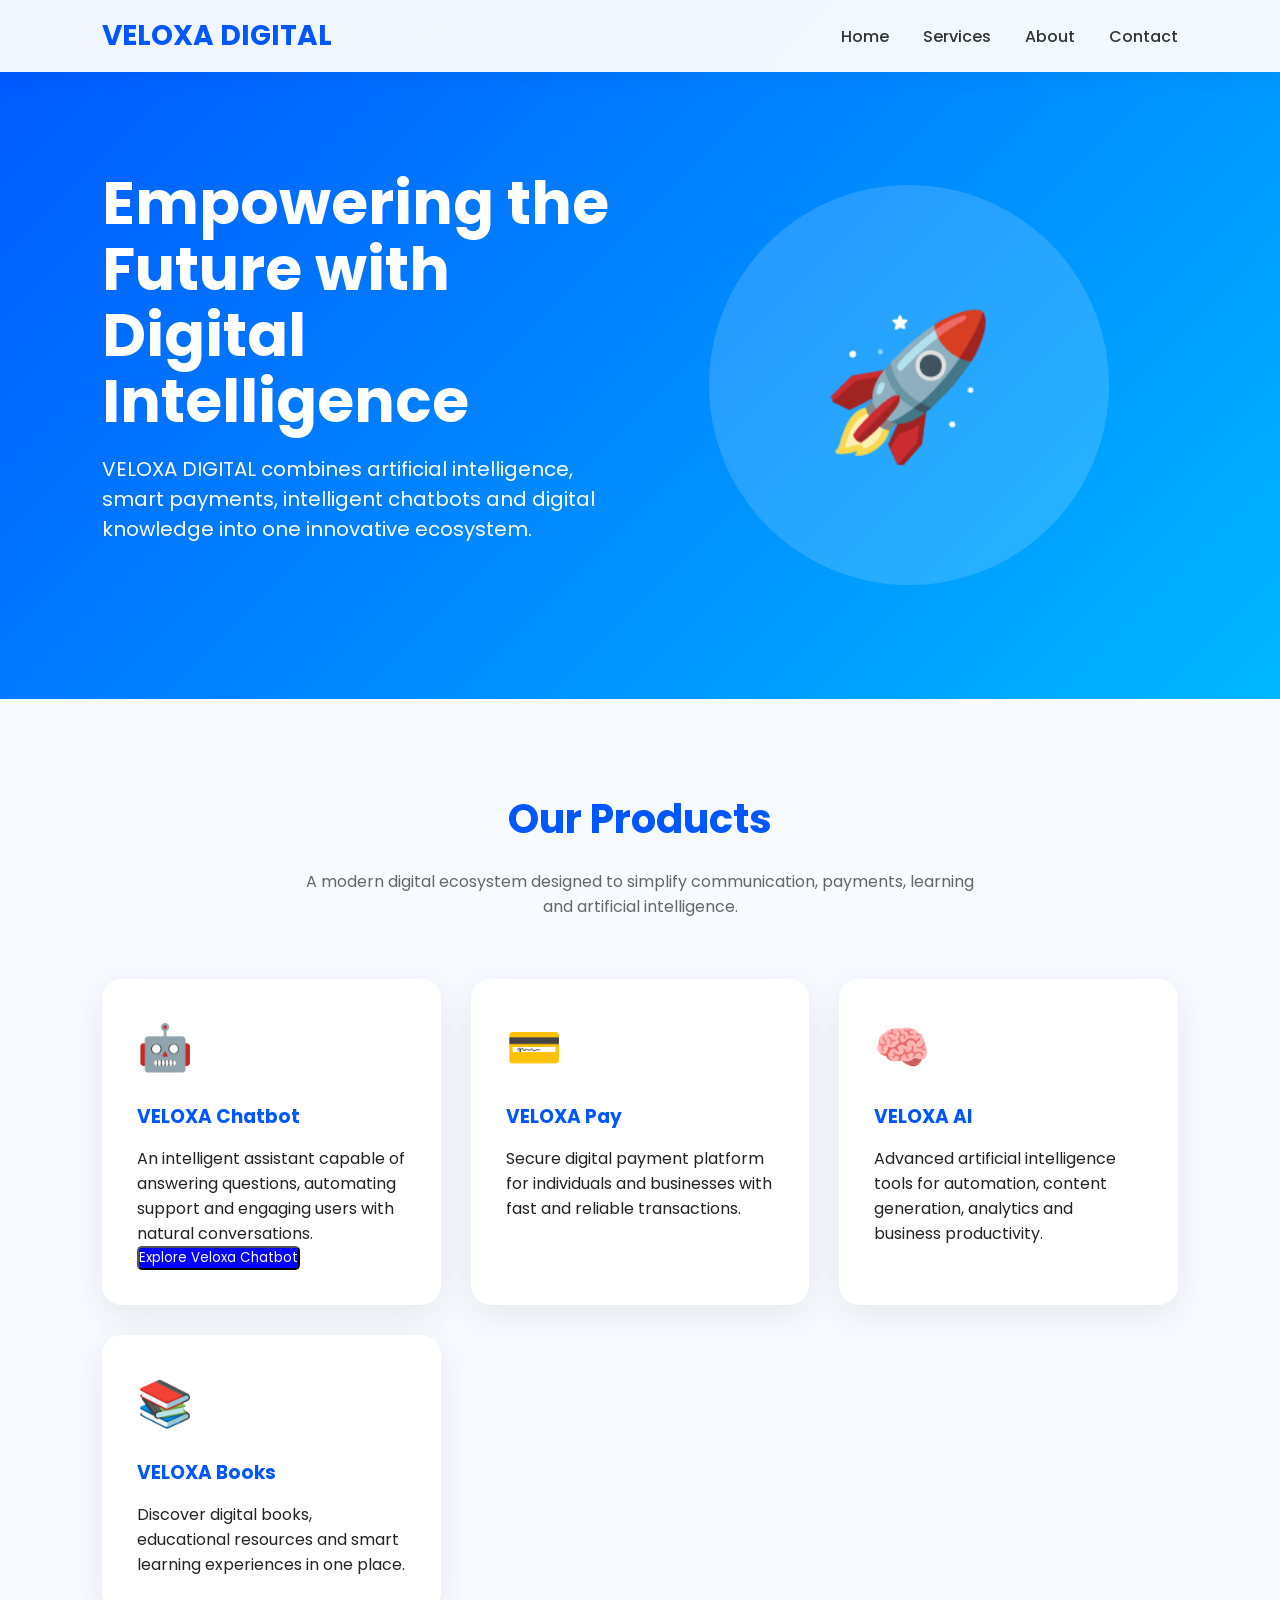
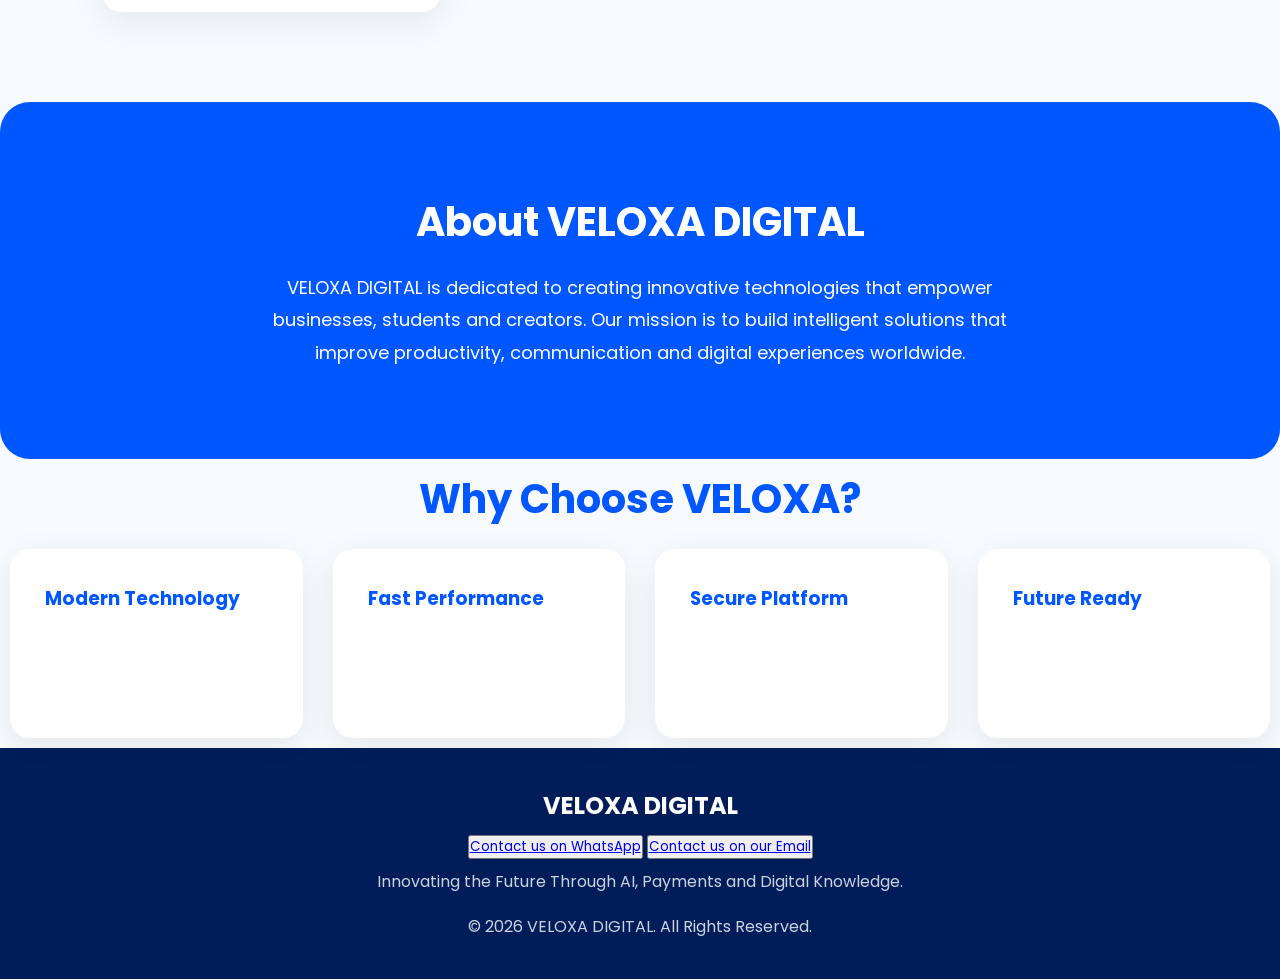
==== welcome.html @ 62aed120 "Fix typo in button text from 'Exlore' to 'Explore'" ====
<!DOCTYPE html>
<html lang="en">
<head>

<meta charset="UTF-8">
<meta name="viewport" content="width=device-width, initial-scale=1.0">

<title>VELOXA DIGITAL | AI, Payments, Chatbot & Books</title>

<meta name="description" content="VELOXA DIGITAL delivers intelligent AI solutions including VELOXA AI, VELOXA Chatbot, VELOXA Pay and VELOXA Books.">

<meta name="keywords" content="VELOXA, AI, chatbot, payments, books, digital platform">

<meta name="author" content="ISAREL MWEDZI">

<meta property="og:title" content="VELOXA DIGITAL">
<meta property="og:description" content="The future of AI and digital innovation.">
<meta property="og:type" content="website">

<link href="https://fonts.googleapis.com/css2?family=Poppins:wght@300;400;500;600;700&display=swap" rel="stylesheet">

<style>

*{
margin:0;
padding:0;
box-sizing:border-box;
font-family:'Poppins',sans-serif;
}

body{
background:#f7fbff;
color:#222;
overflow-x:hidden;
}

header{
position:fixed;
width:100%;
background:rgba(255,255,255,.95);
backdrop-filter:blur(10px);
padding:15px 8%;
display:flex;
justify-content:space-between;
align-items:center;
z-index:1000;
box-shadow:0 5px 20px rgba(0,0,0,.05);
}

.logo{
font-size:28px;
font-weight:700;
color:#0057ff;
}

nav a{
margin-left:30px;
text-decoration:none;
color:#333;
font-weight:500;
transition:.3s;
}

nav a:hover{
color:#0057ff;
}

.hero{
padding:170px 8% 100px;
display:flex;
flex-wrap:wrap;
align-items:center;
justify-content:space-between;
background:linear-gradient(135deg,#0057ff,#00b7ff);
color:white;
}

.hero-text{
flex:1;
min-width:320px;
}

.hero h1{
font-size:60px;
line-height:1.1;
margin-bottom:20px;
}

.hero p{
font-size:20px;
max-width:600px;
margin-bottom:30px;
}

.btn{
display:inline-block;
padding:15px 35px;
background:white;
color:#0057ff;
font-weight:600;
border-radius:40px;
text-decoration:none;
transition:.3s;
}

.btn:hover{
transform:translateY(-5px);
}

.hero-image{
flex:1;
display:flex;
justify-content:center;
min-width:320px;
}

.circle{
width:400px;
height:400px;
border-radius:50%;
background:rgba(255,255,255,.15);
display:flex;
justify-content:center;
align-items:center;
font-size:140px;
}

section{
padding:90px 8%;
}

.title{
text-align:center;
font-size:40px;
margin-bottom:20px;
color:#0057ff;
}

.subtitle{
text-align:center;
max-width:700px;
margin:auto;
margin-bottom:60px;
color:#666;
}

.grid{
display:grid;
grid-template-columns:repeat(auto-fit,minmax(260px,1fr));
gap:30px;
}

.card{
background:white;
padding:35px;
border-radius:20px;
box-shadow:0 10px 35px rgba(0,0,0,.08);
transition:.4s;
}

.card:hover{
transform:translateY(-10px);
}

.icon{
font-size:45px;
margin-bottom:20px;
}

.card h3{
margin-bottom:15px;
color:#0057ff;
}

.about{
background:#0057ff;
color:white;
text-align:center;
border-radius:30px;
}

.about p{
max-width:800px;
margin:auto;
font-size:18px;
line-height:1.8;
}

footer{
background:#001d5a;
color:white;
text-align:center;
padding:40px;
}

footer p{
opacity:.8;
}

@media(max-width:900px){

.hero{
text-align:center;
}

.hero h1{
font-size:42px;
}

.circle{
width:280px;
height:280px;
font-size:100px;
margin-top:50px;
}

nav{
display:none;
}

}

.fade{
opacity:0;
transform:translateY(40px);
transition:1s;
}

.fade.show{
opacity:1;
transform:translateY(0);
}
  #ai{
    background-color:blue;
  color:white;
    border-radius:5px;
    display:flex;
    
  }
  #contact{
    bacground-color:orange;
    padding:10px;
    border-radius:10px;
    color:white;
    
  }

</style>

</head>

<body>

<header>

<div class="logo">VELOXA DIGITAL</div>

<nav>
<a href="#">Home</a>
<a href="#services">Services</a>
<a href="#about">About</a>
<a href="#contact">Contact</a>
</nav>

</header>

<section class="hero">

<div class="hero-text">

<h1>Empowering the Future with Digital Intelligence</h1>

<p>VELOXA DIGITAL combines artificial intelligence, smart payments, intelligent chatbots and digital knowledge into one innovative ecosystem.</p><br/>
  
</div>

<div class="hero-image">

<div class="circle">🚀</div>

</div>

</section>

<section id="services">

<h2 class="title fade">Our Products</h2>

<p class="subtitle fade">
A modern digital ecosystem designed to simplify communication,
payments, learning and artificial intelligence.
</p>

<div class="grid">

<div class="card fade">
<div class="icon">🤖</div>
<h3>VELOXA Chatbot</h3>
<p>
An intelligent assistant capable of answering questions,
automating support and engaging users with natural conversations.<br/>
  <button id="ai" onclick="chat()">Explore Veloxa Chatbot</button>
</p>
</div>

<div class="card fade">
<div class="icon">💳</div>
<h3>VELOXA Pay</h3>
<p>
Secure digital payment platform for individuals and businesses with
fast and reliable transactions.
</p>
</div>

<div class="card fade">
<div class="icon">🧠</div>
<h3>VELOXA AI</h3>
<p>
Advanced artificial intelligence tools for automation,
content generation, analytics and business productivity.
  

</p>
</div>

<div class="card fade">
<div class="icon">📚</div>
<h3>VELOXA Books</h3>
<p>
Discover digital books, educational resources and smart learning
experiences in one place.
</p>
</div>

</div>

</section>

<section id="about" class="about fade">

<h2 class="title" style="color:white;">About VELOXA DIGITAL</h2>

<p>

VELOXA DIGITAL is dedicated to creating innovative technologies
that empower businesses, students and creators. Our mission is
to build intelligent solutions that improve productivity,
communication and digital experiences worldwide.

</p>

</section>

<section id="contact">

<h2 class="title fade">Why Choose VELOXA?</h2>

<div class="grid">

<div class="card fade">
<h3>Modern Technology</h3>
<p>Powered by the latest AI and cloud innovations.</p>
</div>

<div class="card fade">
<h3>Fast Performance</h3>
<p>Optimized for speed, responsiveness and reliability.</p>
</div>

<div class="card fade">
<h3>Secure Platform</h3>
<p>Built with security and privacy as top priorities.</p>
</div>

<div class="card fade">
<h3>Future Ready</h3>
<p>Designed to grow with emerging technologies.</p>
</div>

</div>

</section>

<footer>

<h2>VELOXA DIGITAL</h2>
  <div id="contact">
<button id="WhatsApp"><a href="https://wa.me/+263773623932">Contact us on WhatsApp</a></button>
<button id="email"><a href="mailto:israelmwedzi28@gmail.com">Contact us on our Email</a></button>
  </div>
  
<p>Innovating the Future Through AI, Payments and Digital Knowledge.</p>

<p style="margin-top:20px;">
© 2026 VELOXA DIGITAL. All Rights Reserved.
</p>

</footer>

<script>

const observer=new IntersectionObserver(entries=>{
entries.forEach(entry=>{
if(entry.isIntersecting){
entry.target.classList.add("show");
}
});
});

document.querySelectorAll(".fade").forEach(el=>{
observer.observe(el);
});
  function chat(){
    alert("chatbot under construction");
  }

</script>

</body>
</html>
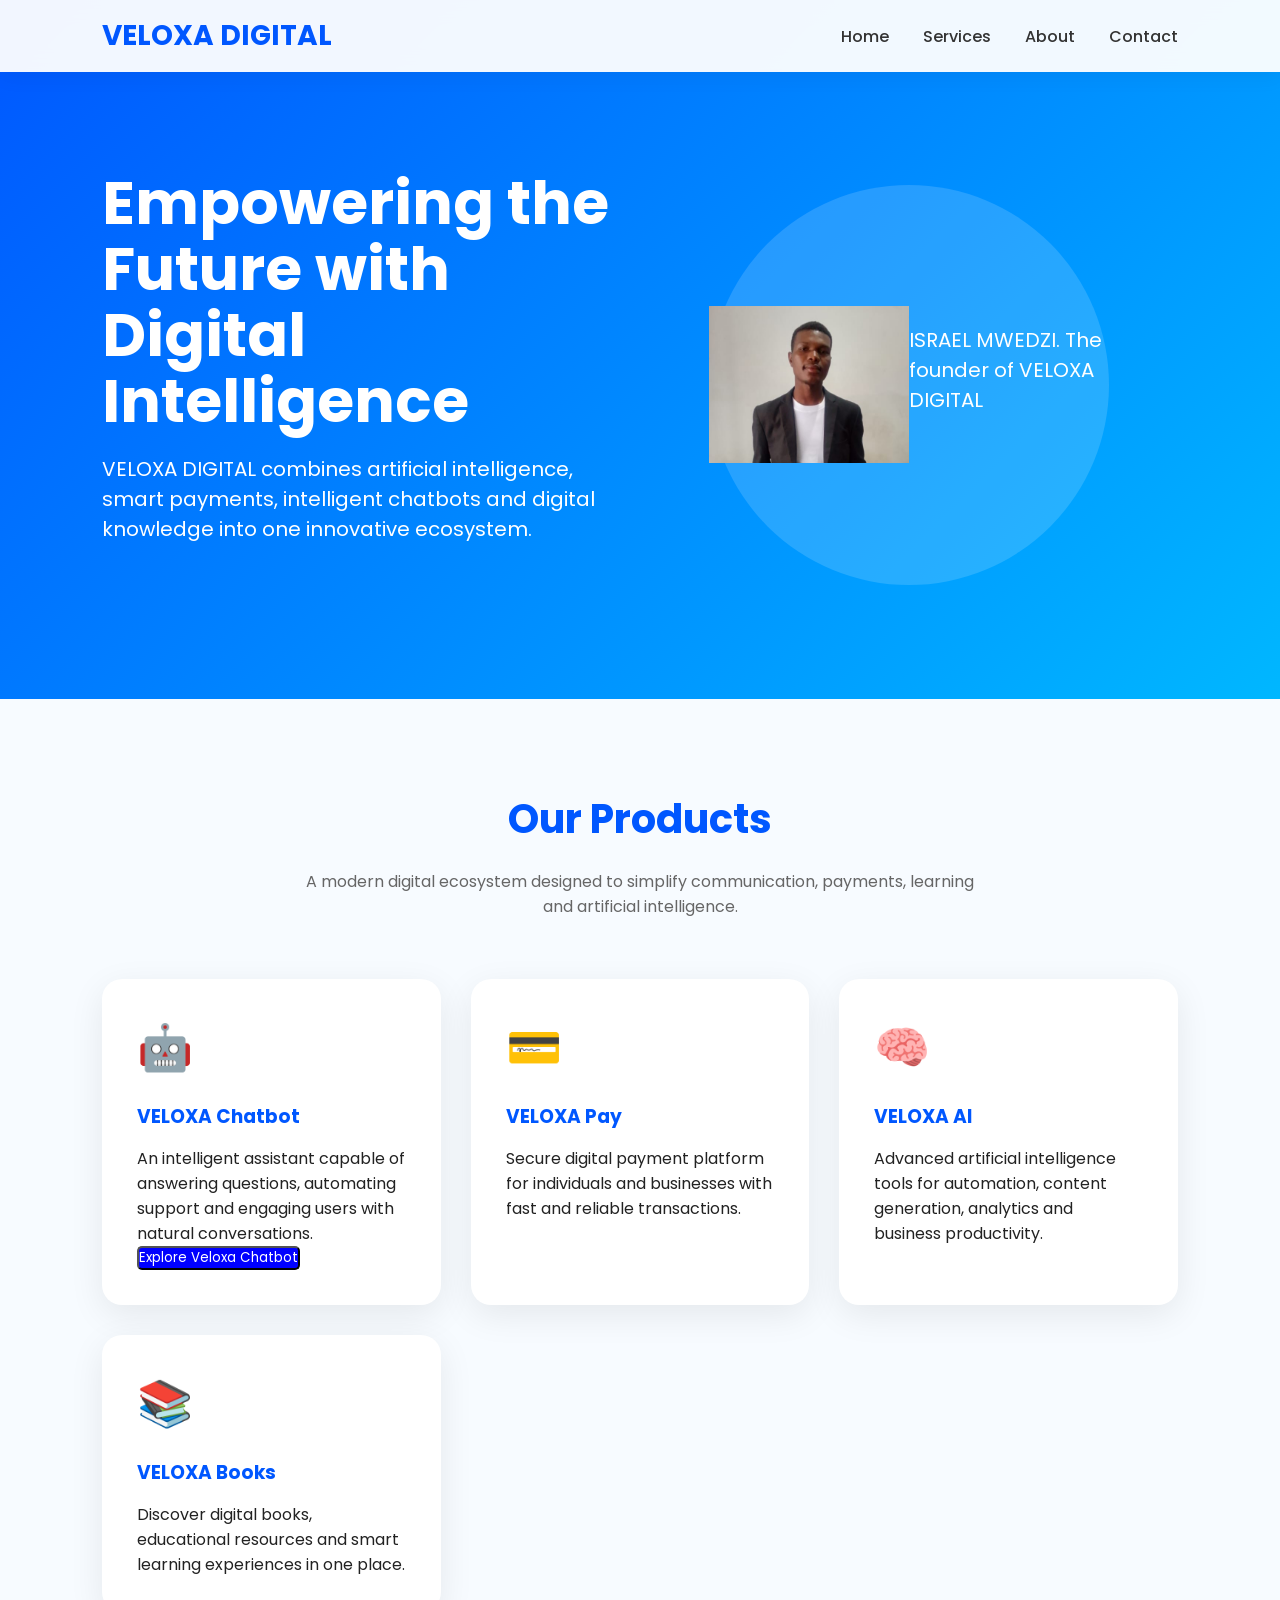
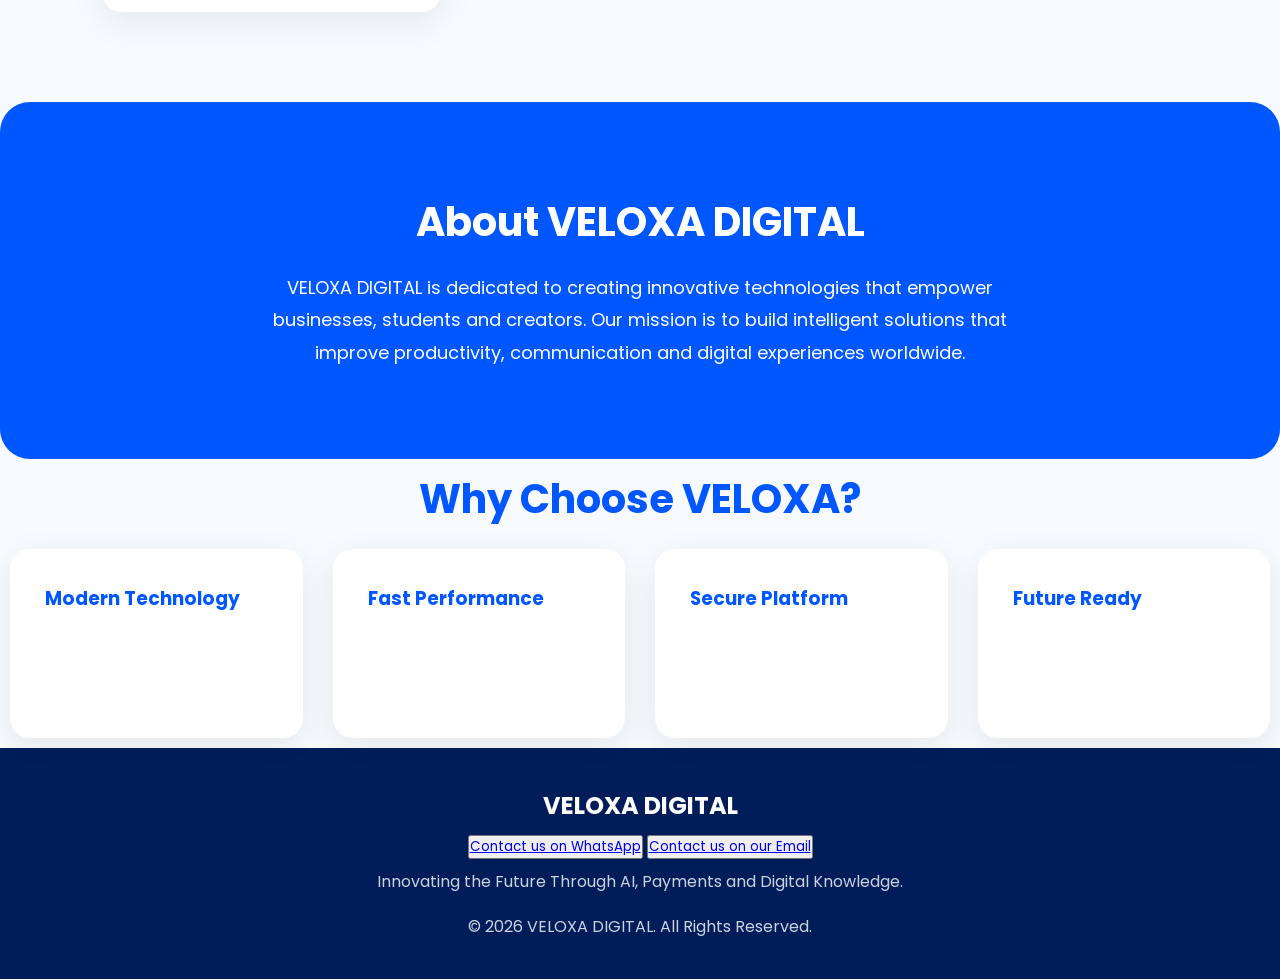
==== commit 0a90586d: "Update welcome.html" ====
--- a/welcome.html
+++ b/welcome.html
@@ -276,7 +276,8 @@
 
 <div class="hero-image">
 
-<div class="circle">🚀</div>
+<div class="circle"><img src="IMG-20260626-WA0041_1.jpg" alt="Israel Mwedzi" width="200"</div>
+  <p> ISRAEL MWEDZI. The founder of VELOXA DIGITAL</p>
 
 </div>
 
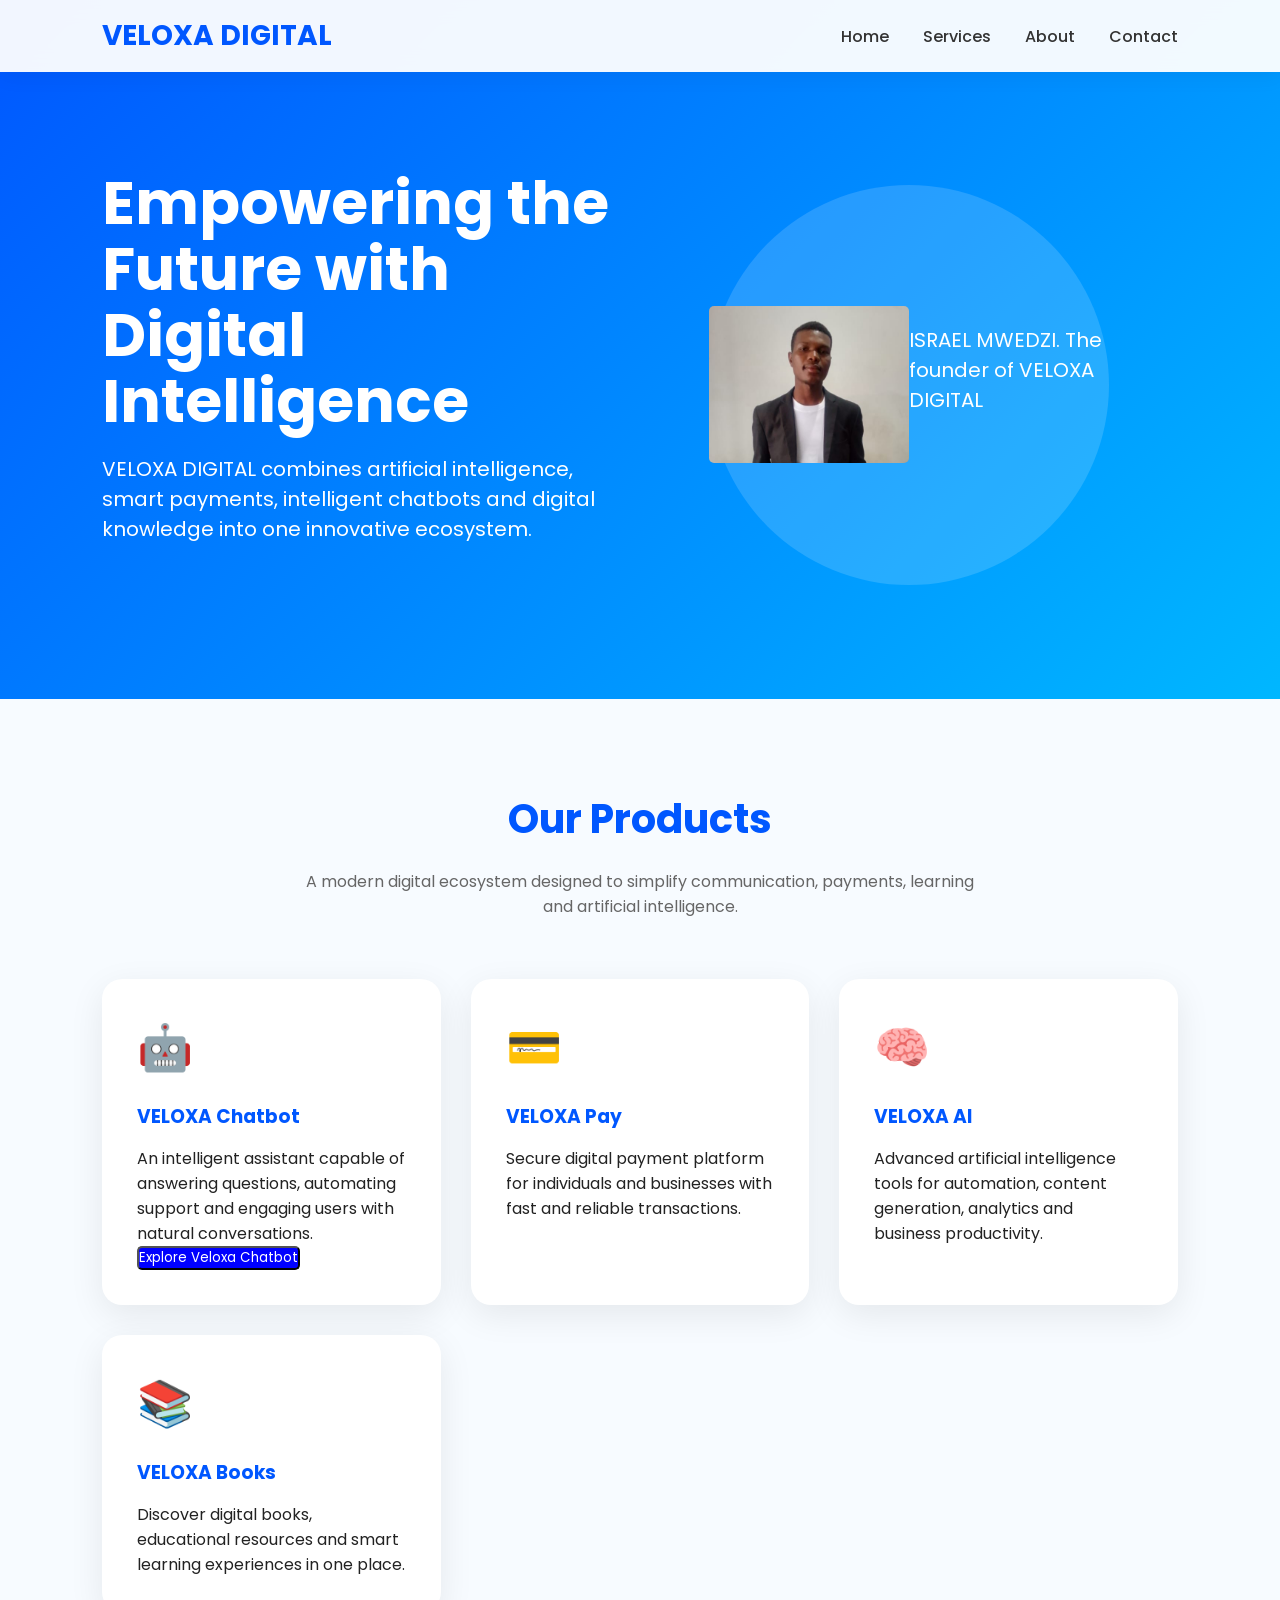
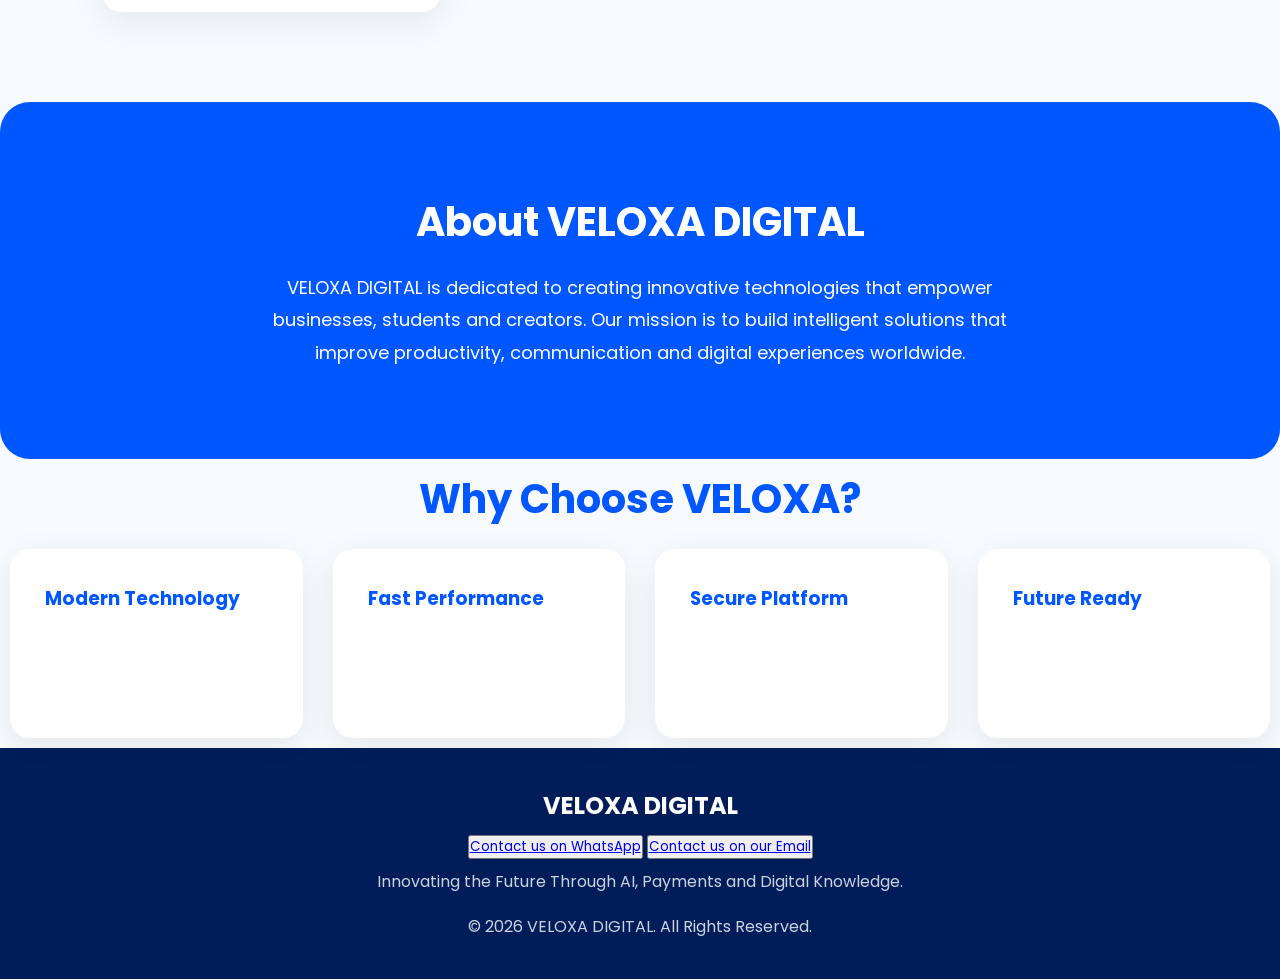
==== commit 442fc16b: "Update welcome.html" ====
--- a/welcome.html
+++ b/welcome.html
@@ -244,6 +244,11 @@
     color:white;
     
   }
+  #israel{
+    border-radius:5px;
+    display:flex;
+    
+  }
 
 </style>
 
@@ -276,7 +281,7 @@
 
 <div class="hero-image">
 
-<div class="circle"><img src="IMG-20260626-WA0041_1.jpg" alt="Israel Mwedzi" width="200"</div>
+<div class="circle"><img id="israel" src="IMG-20260626-WA0041_1.jpg" alt="Israel Mwedzi" width="200"</div><br/>
   <p> ISRAEL MWEDZI. The founder of VELOXA DIGITAL</p>
 
 </div>
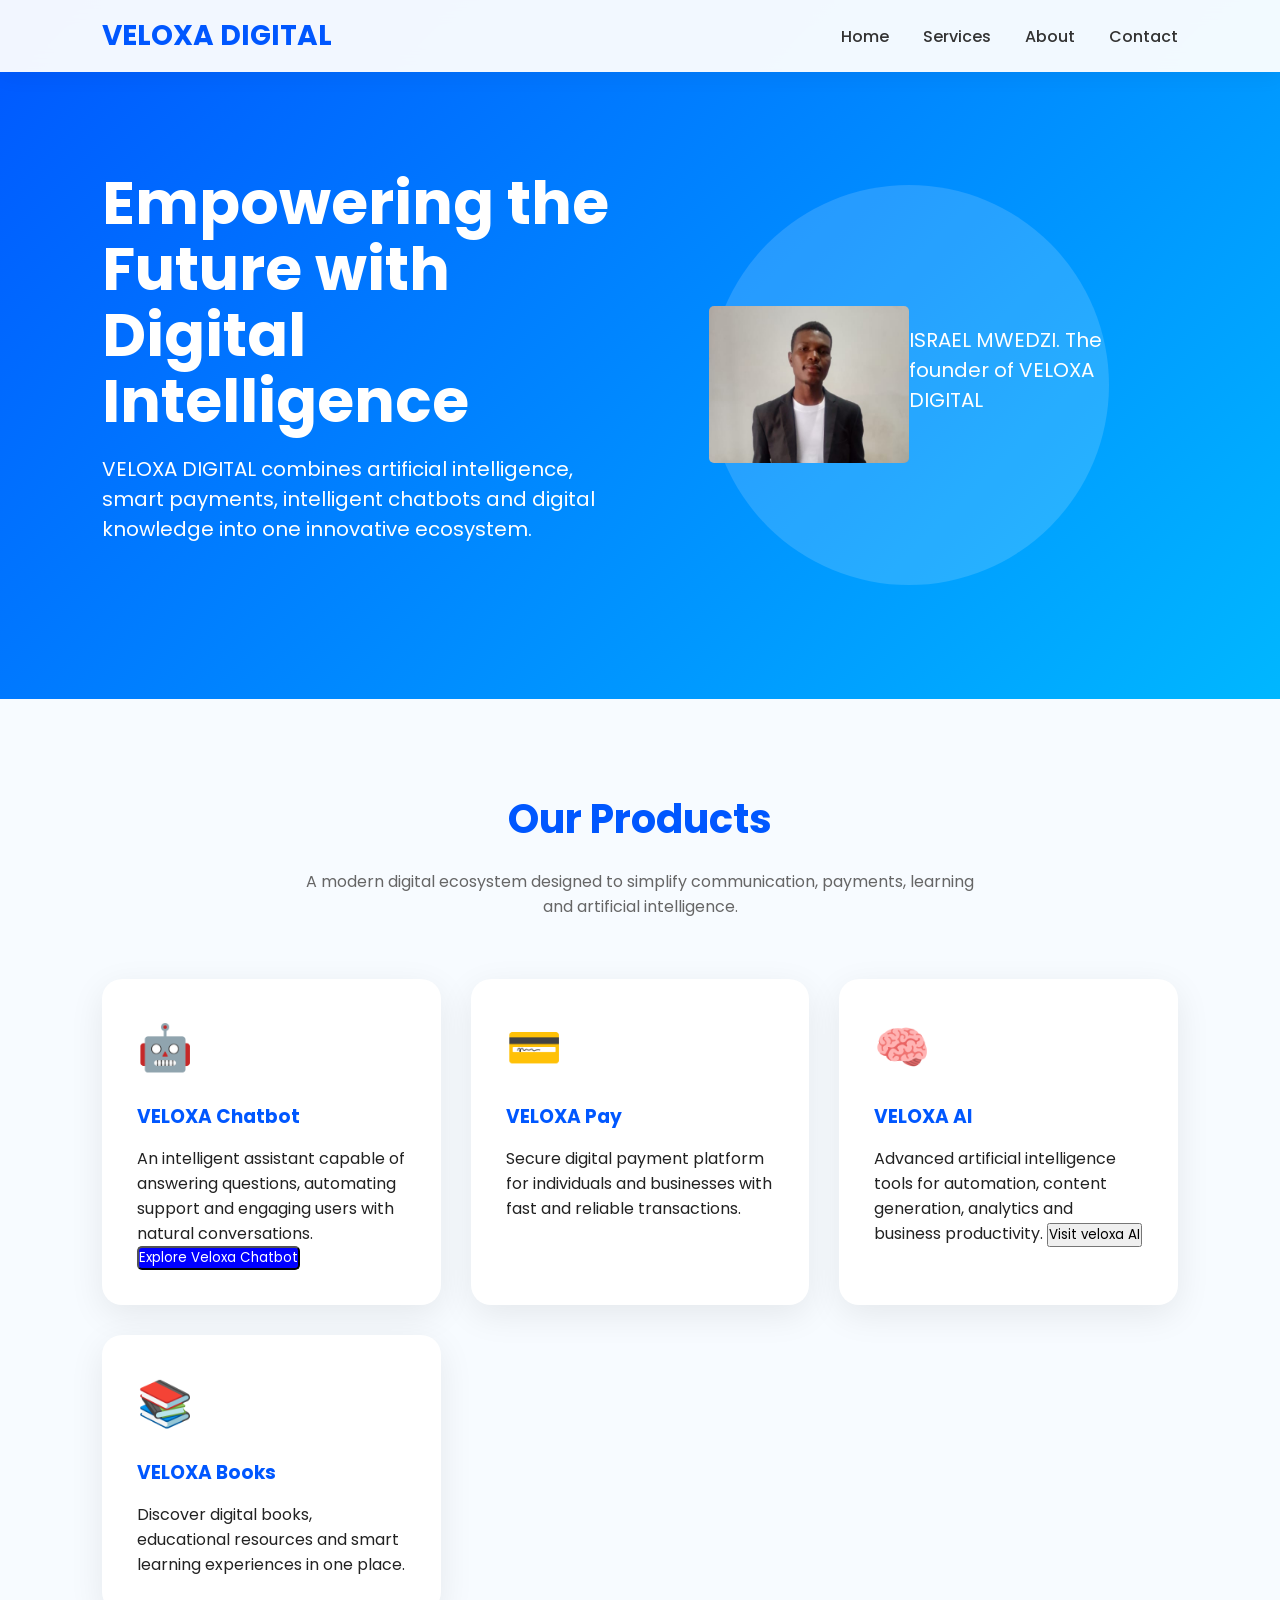
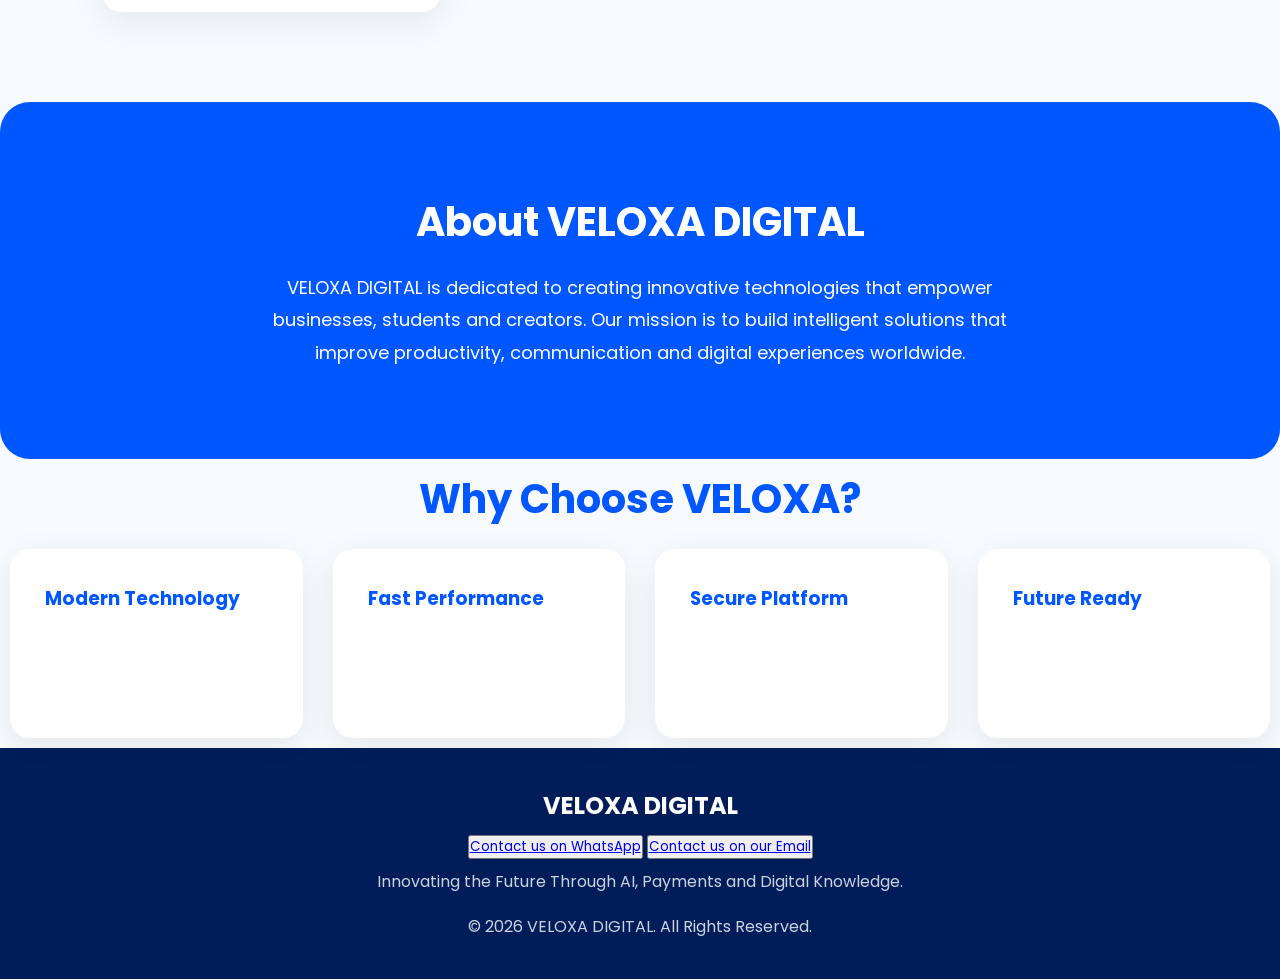
==== commit 53d59551: "Update welcome.html" ====
--- a/welcome.html
+++ b/welcome.html
@@ -324,7 +324,7 @@
 <p>
 Advanced artificial intelligence tools for automation,
 content generation, analytics and business productivity.
-  
+  <button onclick="ai()">Visit veloxa AI</button>
 
 </p>
 </div>
@@ -417,7 +417,10 @@
 observer.observe(el);
 });
   function chat(){
-    alert("chatbot under construction");
+    open("./chatbot.html");
+  }
+  function ai(){
+    open("./ai.html")
   }
 
 </script>
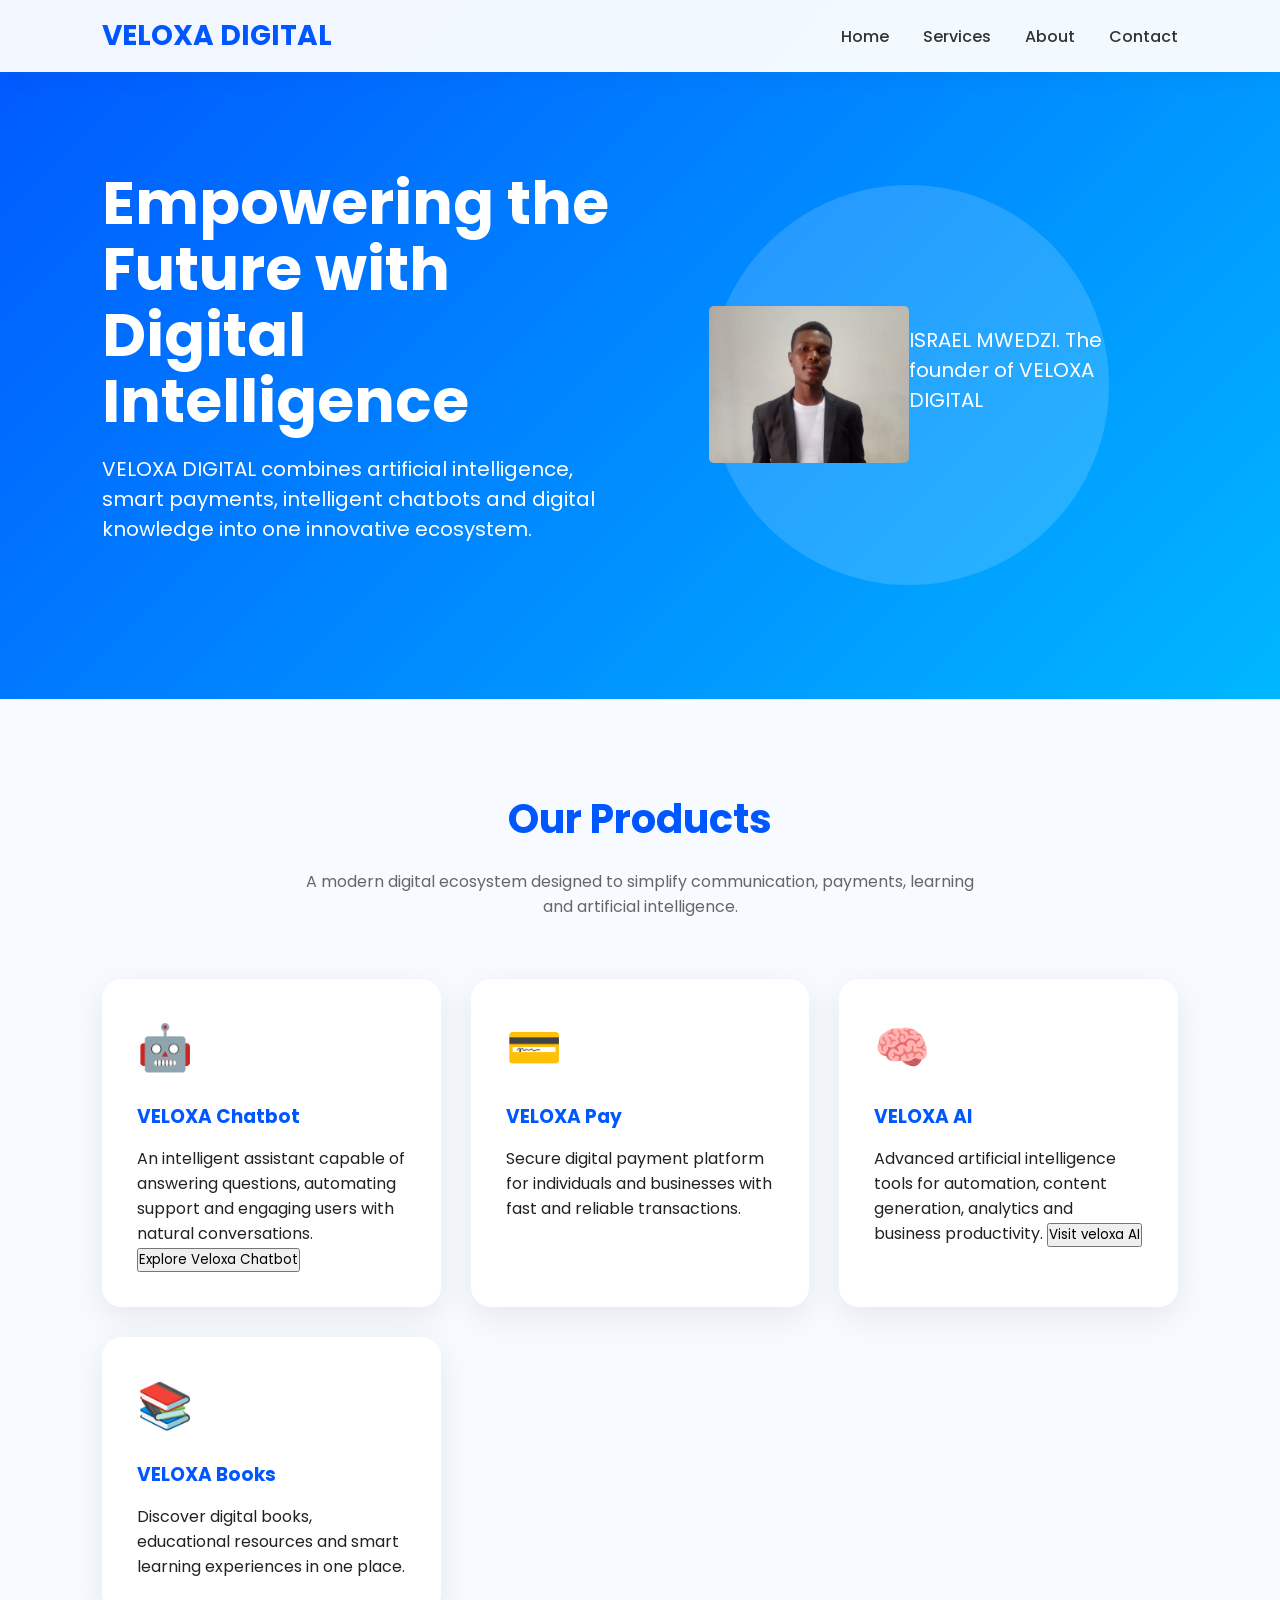
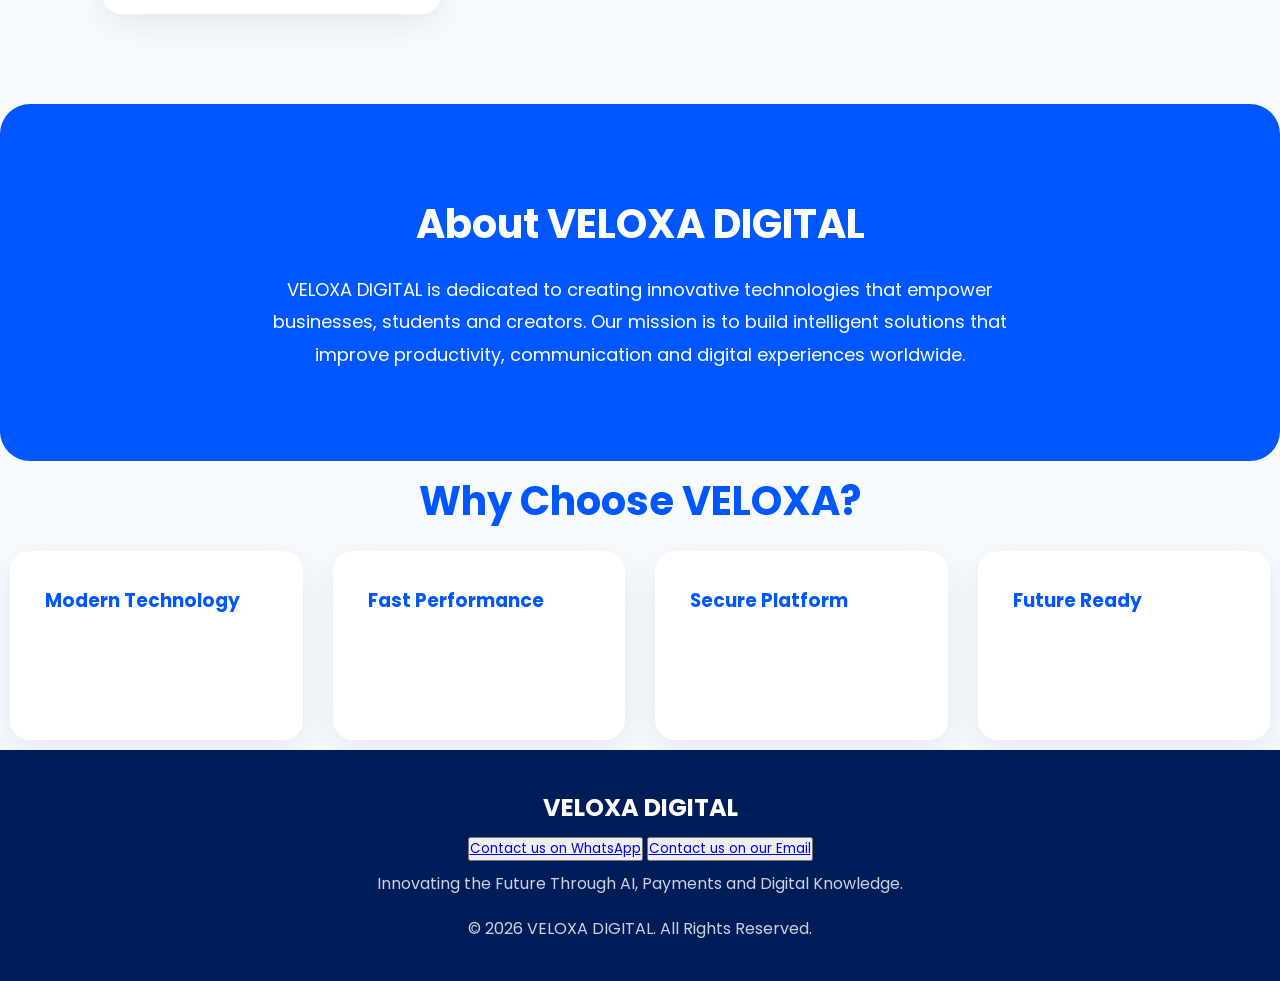
==== commit fd7c6c97: "Update welcome.html" ====
--- a/welcome.html
+++ b/welcome.html
@@ -250,6 +250,50 @@
     
   }
 
+.btn {
+    padding: 14px 32px;
+    font-size: 16px;
+    font-weight: bold;
+    color: white;
+    background: black;
+    border: 2px solid #008cff;
+    border-radius: 8px;
+    animation: blueBlackFlicker 1.5s infinite;
+}
+
+@keyframes blueBlackFlicker {
+    0%, 100% {
+        background: #000;
+        border-color: #008cff;
+        box-shadow: 0 0 5px #008cff;
+    }
+
+    20% {
+        background: #006eff;
+        box-shadow: 0 0 25px #006eff;
+    }
+
+    25% {
+        background: #000;
+        box-shadow: 0 0 3px #008cff;
+    }
+
+    50% {
+        background: #006eff;
+        box-shadow: 0 0 35px #006eff;
+    }
+
+    55% {
+        background: #000;
+        box-shadow: 0 0 5px #008cff;
+    }
+
+    80% {
+        background: #008cff;
+        box-shadow: 0 0 30px #008cff;
+    }
+}
+
 </style>
 
 </head>
@@ -305,7 +349,7 @@
 <p>
 An intelligent assistant capable of answering questions,
 automating support and engaging users with natural conversations.<br/>
-  <button id="ai" onclick="chat()">Explore Veloxa Chatbot</button>
+  <button id="btn" onclick="chat()">Explore Veloxa Chatbot</button>
 </p>
 </div>
 
@@ -324,7 +368,7 @@
 <p>
 Advanced artificial intelligence tools for automation,
 content generation, analytics and business productivity.
-  <button onclick="ai()">Visit veloxa AI</button>
+  <button id="btn"  onclick="ai()">Visit veloxa AI</button>
 
 </p>
 </div>
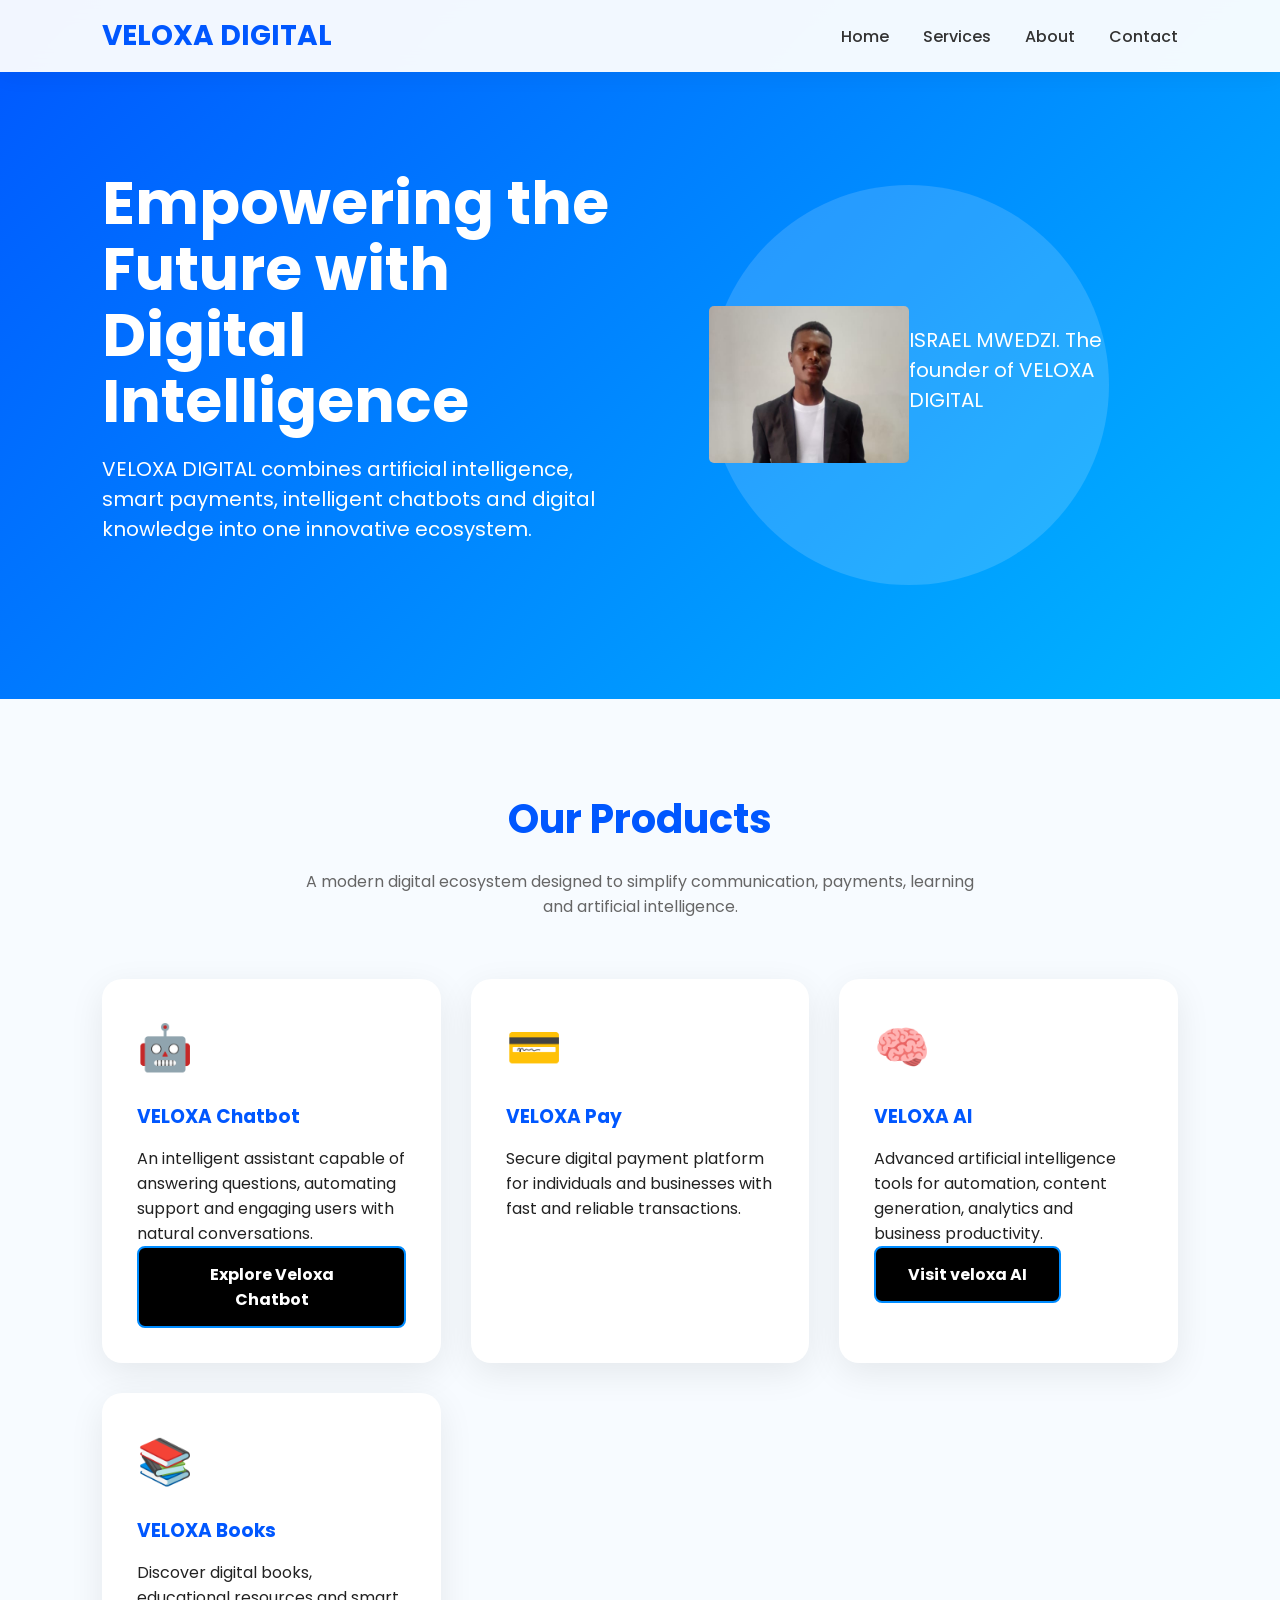
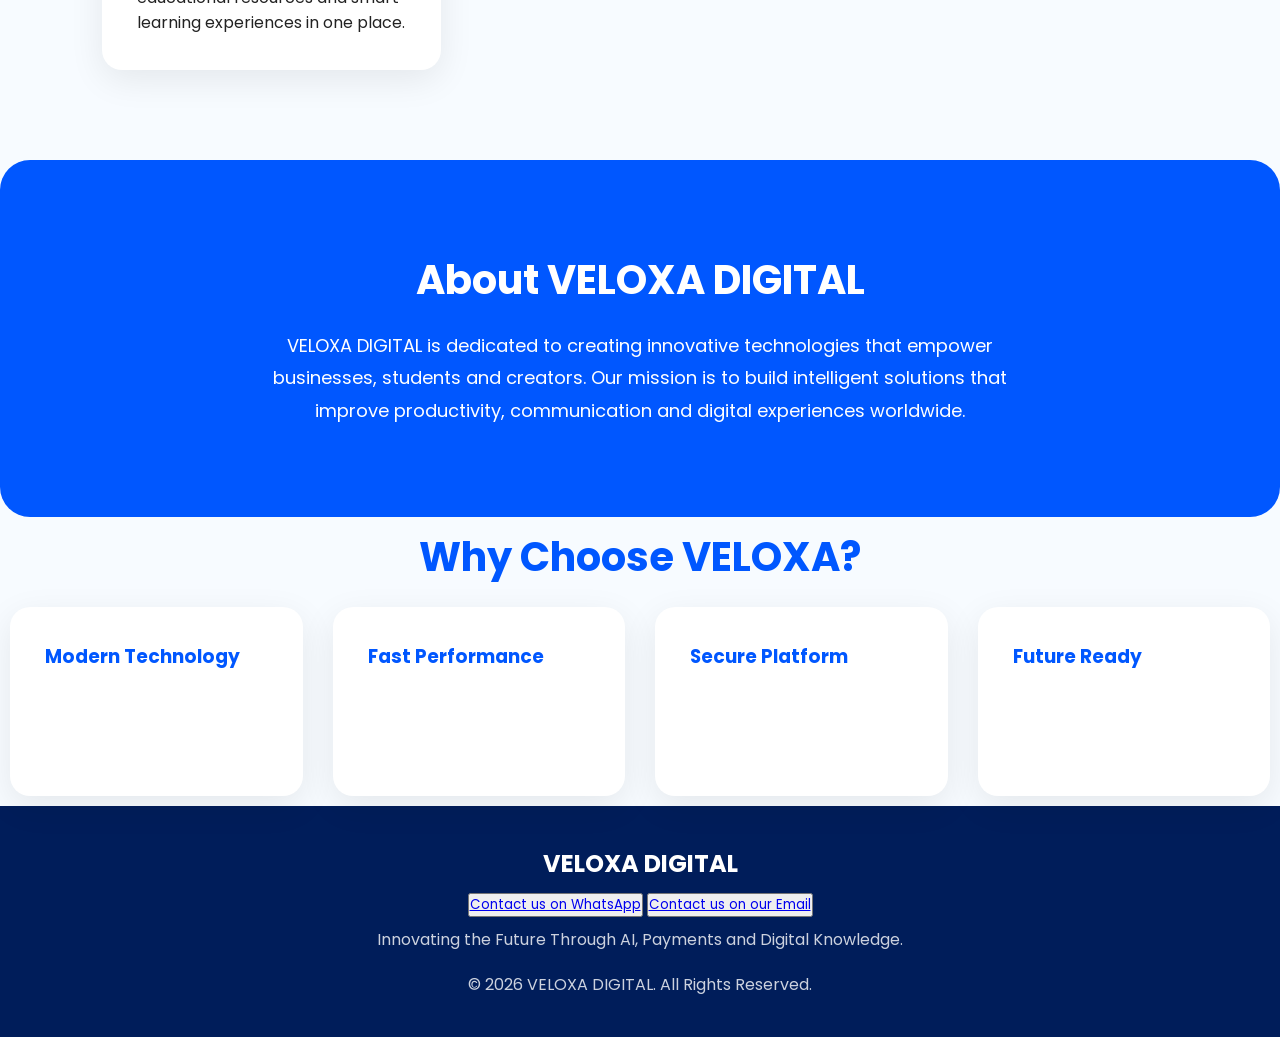
==== commit 3c0d05a3: "Update welcome.html" ====
--- a/welcome.html
+++ b/welcome.html
@@ -250,7 +250,7 @@
     
   }
 
-.btn {
+#btn {
     padding: 14px 32px;
     font-size: 16px;
     font-weight: bold;
